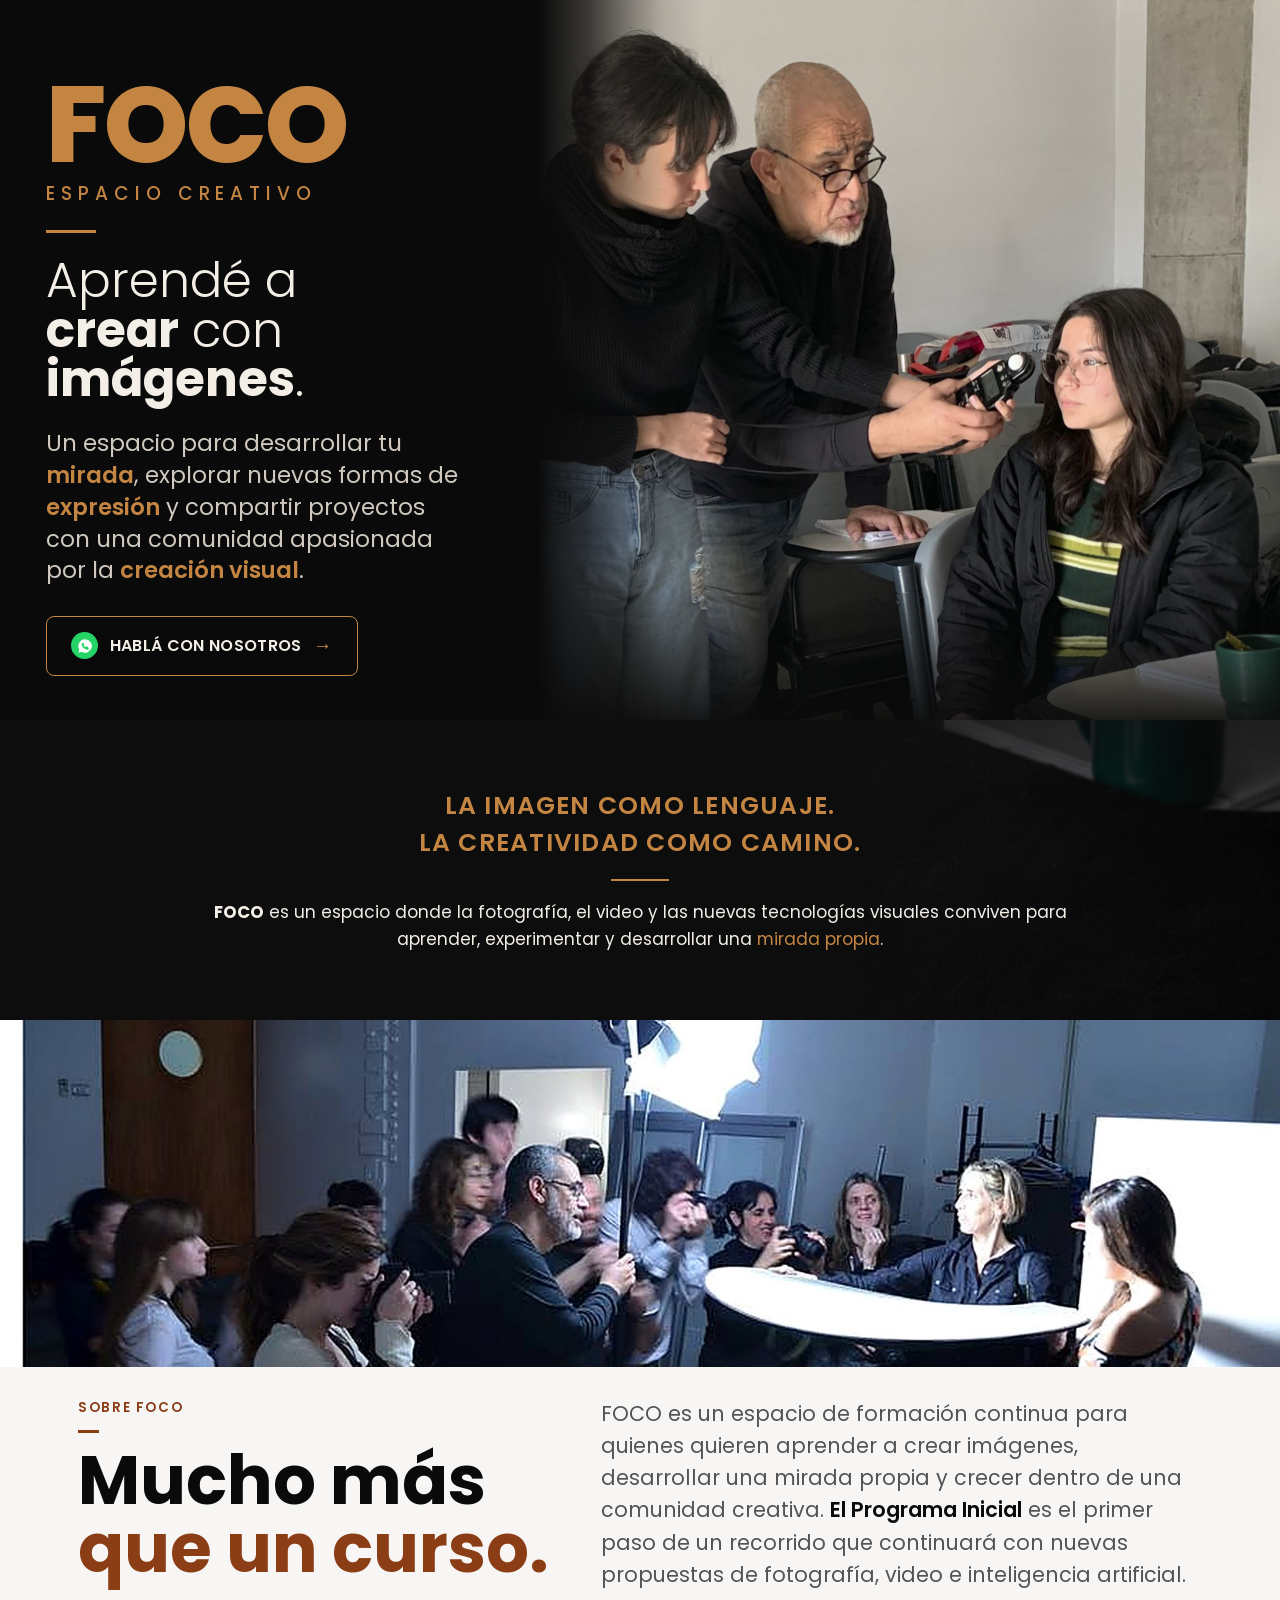
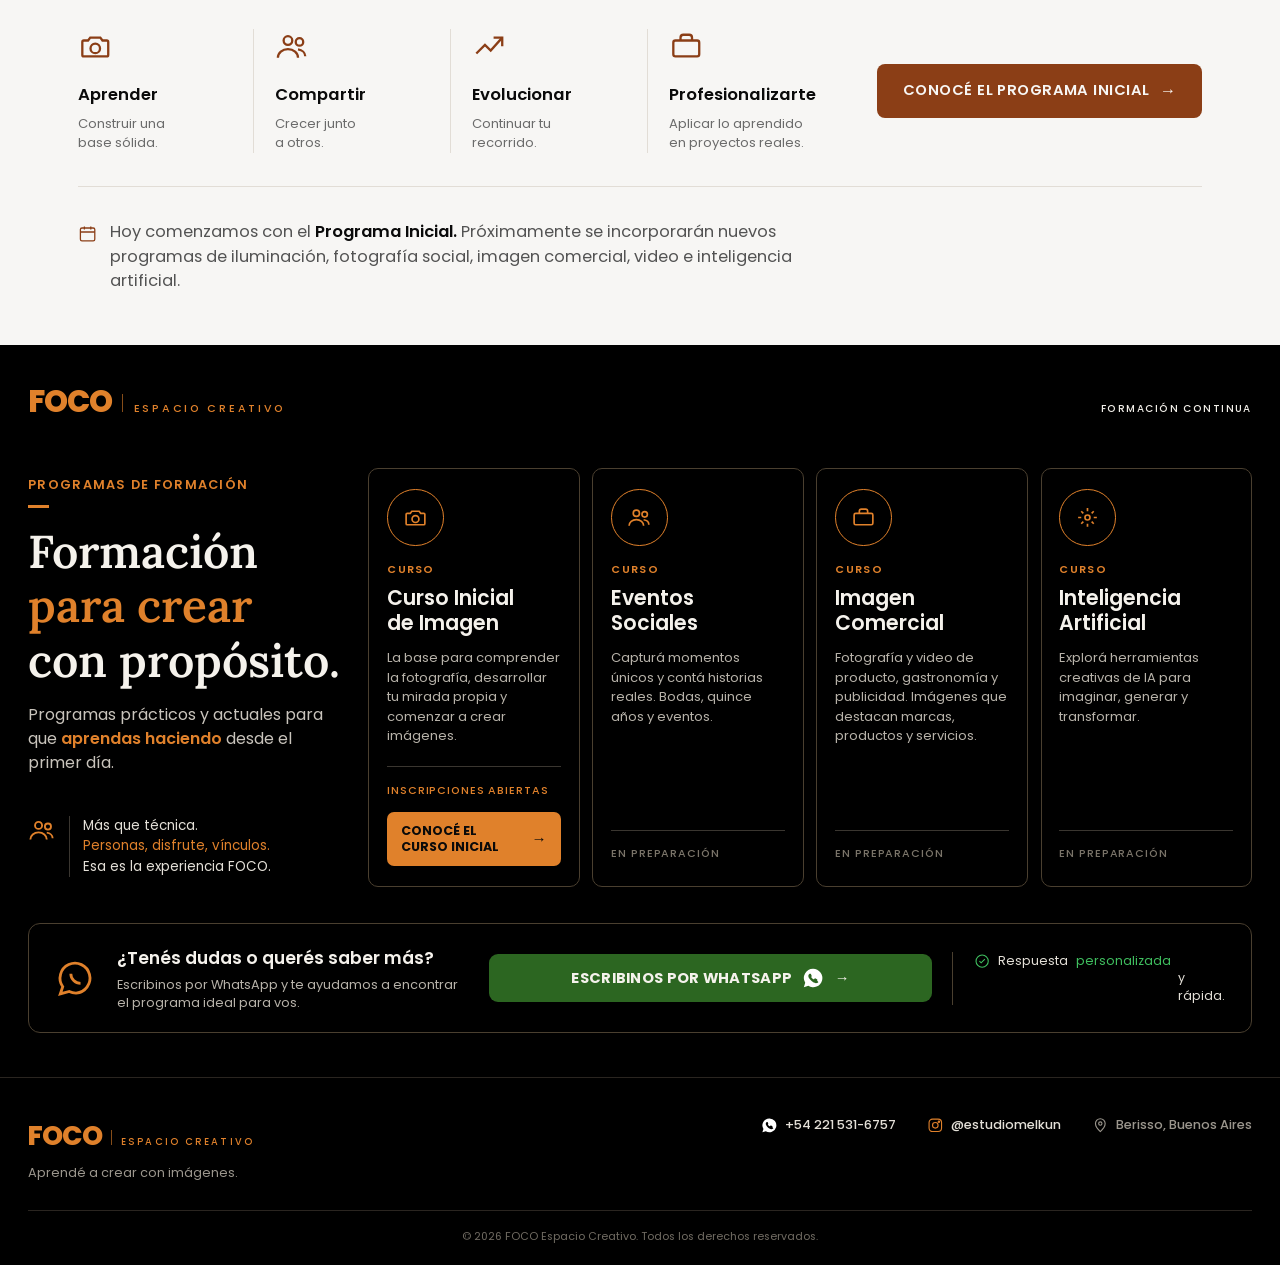
==== web_foco/index.html @ 86225b91 "Add files via upload" ====
<!doctype html>
<html lang="es">
<head>
<meta charset="utf-8">
<meta name="viewport" content="width=device-width, initial-scale=1">
<title>FOCO — Espacio Creativo | Cursos de fotografía en Berisso</title>
<meta name="description" content="FOCO es un espacio de formación continua en fotografía, video e IA en Berisso. Programa Inicial con inscripciones abiertas — empezá en agosto.">

<link rel="icon" type="image/png" sizes="32x32" href="assets/icons/favicon-32x32.png">
<link rel="icon" type="image/png" sizes="16x16" href="assets/icons/favicon-16x16.png">
<link rel="apple-touch-icon" sizes="180x180" href="assets/icons/apple-touch-icon.png">
<link rel="icon" href="favicon.ico">

<meta property="og:type" content="website">
<meta property="og:title" content="FOCO — Espacio Creativo">
<meta property="og:description" content="Aprendé a crear con imágenes. Programa Inicial con inscripciones abiertas — empezá en agosto, en Berisso.">
<meta property="og:image" content="assets/images/og-image.jpg">
<meta property="og:locale" content="es_AR">
<meta name="twitter:card" content="summary_large_image">

<link rel="preconnect" href="https://fonts.googleapis.com">
<link rel="preconnect" href="https://fonts.gstatic.com" crossorigin>
<link href="https://fonts.googleapis.com/css2?family=Poppins:ital,wght@0,300;0,400;0,500;0,600;0,700;0,800&family=Lora:ital,wght@0,500;0,600;0,700;1,500&display=swap" rel="stylesheet">
<link rel="stylesheet" href="style.css">
</head>
<body>
  <section class="hero">
    <div class="hero__text">
      <div class="logo-foco">FOCO</div>
      <div class="logo-sub">ESPACIO CREATIVO</div>
      <div class="divider"></div>
      <h1>Aprendé a<br><b>crear</b> con <b>imágenes</b>.</h1>
      <p class="lead">Un espacio para desarrollar tu <b>mirada</b>, explorar nuevas formas de <b>expresión</b> y compartir proyectos con una comunidad apasionada por la <b>creación visual</b>.</p>
      <a href="https://wa.me/542215316757?text=Hola%2C%20quiero%20m%C3%A1s%20informaci%C3%B3n%20de%20los%20cursos" target="_blank" rel="noopener" class="cta">
        <span class="wa-icon">
          <svg viewBox="0 0 24 24" fill="white"><path d="M12 2a10 10 0 00-8.5 15.2L2 22l4.9-1.5A10 10 0 1012 2zm5.8 14.2c-.2.6-1.3 1.2-1.8 1.3-.5.1-1 .2-3.3-.7-2.8-1.1-4.6-4-4.7-4.2-.1-.2-1.1-1.5-1.1-2.8 0-1.3.7-2 1-2.2.2-.3.5-.3.7-.3h.5c.2 0 .4 0 .6.4.2.5.7 1.8.8 1.9.1.2.1.3 0 .5-.1.2-.2.3-.3.5-.2.2-.3.3-.1.6.7 1.1 1.4 1.7 2.4 2.2.2.1.3.1.5-.1.2-.2.6-.7.8-.9.2-.2.3-.2.6-.1.2.1 1.5.7 1.8.9.2.1.4.2.4.4.1.2.1.7-.1 1.3z"/></svg>
        </span>
        HABLÁ CON NOSOTROS <span class="arrow">→</span>
      </a>
    </div>
    <div class="hero__photo"></div>
    <div class="hero__seam"></div>
  </section>

  <section class="quote">
    <div class="quote__corner"></div>
    <div class="quote__fade"></div>
    <div class="quote__inner">
      <h2>LA IMAGEN COMO LENGUAJE.<br>LA CREATIVIDAD COMO CAMINO.</h2>
      <div class="rule"></div>
      <p><b>FOCO</b> es un espacio donde la fotografía, el video y las nuevas tecnologías visuales conviven para aprender, experimentar y desarrollar una <span class="accent">mirada propia</span>.</p>
    </div>
  </section>

  <section class="about">
    <div class="about__photo"></div>
    <div class="about__content">
      <div class="about__top">
        <div class="about__headline">
          <div class="about__label">SOBRE FOCO</div>
          <div class="about__rule"></div>
          <h2>Mucho más<br><span>que un curso.</span></h2>
        </div>
        <p class="about__lead">FOCO es un espacio de formación continua para quienes quieren aprender a crear imágenes, desarrollar una mirada propia y crecer dentro de una comunidad creativa. <b>El Programa Inicial</b> es el primer paso de un recorrido que continuará con nuevas propuestas de fotografía, video e inteligencia artificial.</p>
      </div>

      <div class="about__row">
        <div class="about__icons">
          <div class="about__icon">
            <svg viewBox="0 0 24 24" fill="none" stroke="currentColor" stroke-width="1.6"><path d="M4 8h3l1.5-2h7L17 8h3a1 1 0 011 1v9a1 1 0 01-1 1H4a1 1 0 01-1-1V9a1 1 0 011-1z"/><circle cx="12" cy="13.5" r="3.3"/></svg>
            <h3>Aprender</h3>
            <p>Construir una<br>base sólida.</p>
          </div>
          <div class="about__icon">
            <svg viewBox="0 0 24 24" fill="none" stroke="currentColor" stroke-width="1.6"><circle cx="9" cy="8" r="3"/><path d="M2 20c0-3.3 3.1-6 7-6s7 2.7 7 6"/><circle cx="17" cy="9" r="2.6"/><path d="M16 14.2c2.9.4 5 2.4 5 4.8"/></svg>
            <h3>Compartir</h3>
            <p>Crecer junto<br>a otros.</p>
          </div>
          <div class="about__icon">
            <svg viewBox="0 0 24 24" fill="none" stroke="currentColor" stroke-width="1.6"><path d="M3 17l6-6 4 4 8-9"/><path d="M15 6h6v6"/></svg>
            <h3>Evolucionar</h3>
            <p>Continuar tu<br>recorrido.</p>
          </div>
          <div class="about__icon">
            <svg viewBox="0 0 24 24" fill="none" stroke="currentColor" stroke-width="1.6"><rect x="3" y="8" width="18" height="11" rx="1.5"/><path d="M8 8V6a2 2 0 012-2h4a2 2 0 012 2v2"/></svg>
            <h3>Profesionalizarte</h3>
            <p>Aplicar lo aprendido<br>en proyectos reales.</p>
          </div>
        </div>
        <a href="curso_inicial.html" class="about__cta">CONOCÉ EL PROGRAMA INICIAL <span class="arrow">→</span></a>
      </div>

      <div class="about__divider"></div>

      <div class="about__footnote">
        <svg viewBox="0 0 24 24" fill="none" stroke="currentColor" stroke-width="1.6"><rect x="3" y="5" width="18" height="16" rx="2"/><path d="M3 10h18M8 3v4M16 3v4"/></svg>
        <p>Hoy comenzamos con el <b>Programa Inicial.</b> Próximamente se incorporarán nuevos programas de iluminación, fotografía social, imagen comercial, video e inteligencia artificial.</p>
      </div>
    </div>
  </section>

  <section class="programs">
    <div class="programs__topbar">
      <div class="programs__logo">
        <span class="programs__logo-foco">FOCO</span>
        <span class="programs__logo-sep"></span>
        <span class="programs__logo-sub">ESPACIO CREATIVO</span>
      </div>
      <div class="programs__badge">FORMACIÓN CONTINUA</div>
    </div>

    <div class="programs__body">
      <div class="programs__intro">
        <div class="programs__label">PROGRAMAS DE FORMACIÓN</div>
        <div class="programs__rule"></div>
        <h2>Formación<br><span>para crear</span><br>con propósito.</h2>
        <p class="programs__lead">Programas prácticos y actuales para que <b>aprendas haciendo</b> desde el primer día.</p>
        <div class="programs__note">
          <svg viewBox="0 0 24 24" fill="none" stroke="currentColor" stroke-width="1.6"><circle cx="9" cy="8" r="3"/><path d="M2 20c0-3.3 3.1-6 7-6s7 2.7 7 6"/><circle cx="17" cy="9" r="2.6"/><path d="M16 14.2c2.9.4 5 2.4 5 4.8"/></svg>
          <div class="programs__note-rule"></div>
          <p>Más que técnica.<br><span class="accent">Personas, disfrute, vínculos.</span><br>Esa es la experiencia FOCO.</p>
        </div>
      </div>

      <div class="programs__cards">
        <a href="curso_inicial.html" class="card card--active">
          <div class="card__icon">
            <svg viewBox="0 0 24 24" fill="none" stroke="currentColor" stroke-width="1.6"><path d="M4 8h3l1.5-2h7L17 8h3a1 1 0 011 1v9a1 1 0 01-1 1H4a1 1 0 01-1-1V9a1 1 0 011-1z"/><circle cx="12" cy="13.5" r="3.3"/></svg>
          </div>
          <div class="card__tag">CURSO</div>
          <h3>Curso Inicial<br>de Imagen</h3>
          <p class="card__desc">La base para comprender la fotografía, desarrollar tu mirada propia y comenzar a crear imágenes.</p>
          <div class="card__divider"></div>
          <div class="card__status card__status--active">INSCRIPCIONES ABIERTAS</div>
          <div class="card__cta">CONOCÉ EL<br>CURSO INICIAL <span class="arrow">→</span></div>
        </a>

        <a href="eventos_sociales.html" class="card">
          <div class="card__icon">
            <svg viewBox="0 0 24 24" fill="none" stroke="currentColor" stroke-width="1.6"><circle cx="9" cy="8" r="3"/><path d="M2 20c0-3.3 3.1-6 7-6s7 2.7 7 6"/><circle cx="17" cy="9" r="2.6"/><path d="M16 14.2c2.9.4 5 2.4 5 4.8"/></svg>
          </div>
          <div class="card__tag">CURSO</div>
          <h3>Eventos<br>Sociales</h3>
          <p class="card__desc">Capturá momentos únicos y contá historias reales. Bodas, quince años y eventos.</p>
          <div class="card__divider"></div>
          <div class="card__status">EN PREPARACIÓN</div>
        </a>

        <a href="imagen_comercial.html" class="card">
          <div class="card__icon">
            <svg viewBox="0 0 24 24" fill="none" stroke="currentColor" stroke-width="1.6"><rect x="3" y="8" width="18" height="11" rx="1.5"/><path d="M8 8V6a2 2 0 012-2h4a2 2 0 012 2v2"/></svg>
          </div>
          <div class="card__tag">CURSO</div>
          <h3>Imagen<br>Comercial</h3>
          <p class="card__desc">Fotografía y video de producto, gastronomía y publicidad. Imágenes que destacan marcas, productos y servicios.</p>
          <div class="card__divider"></div>
          <div class="card__status">EN PREPARACIÓN</div>
        </a>

        <a href="inteligencia_artificial.html" class="card">
          <div class="card__icon">
            <svg viewBox="0 0 24 24" fill="none" stroke="currentColor" stroke-width="1.6"><circle cx="12" cy="12" r="2.4"/><path d="M12 3v3M12 18v3M3 12h3M18 12h3M6 6l2 2M16 16l2 2M6 18l2-2M16 8l2-2"/></svg>
          </div>
          <div class="card__tag">CURSO</div>
          <h3>Inteligencia<br>Artificial</h3>
          <p class="card__desc">Explorá herramientas creativas de IA para imaginar, generar y transformar.</p>
          <div class="card__divider"></div>
          <div class="card__status">EN PREPARACIÓN</div>
        </a>
      </div>
    </div>

    <a href="https://wa.me/542215316757?text=Hola%2C%20quiero%20m%C3%A1s%20informaci%C3%B3n%20de%20los%20cursos" target="_blank" rel="noopener" class="programs__whatsapp">
      <svg class="wa-bubble" viewBox="0 0 24 24" fill="none" stroke="currentColor" stroke-width="1.6"><path d="M3 21l1.4-4.1A8.5 8.5 0 1112 20.5a8.4 8.4 0 01-3.9-.9z"/><path d="M9 9.5c0 3 2.5 5.5 5.5 5.5"/></svg>
      <div class="programs__whatsapp-text">
        <p class="q">¿Tenés dudas o querés saber más?</p>
        <p class="a">Escribinos por WhatsApp y te ayudamos a encontrar el programa ideal para vos.</p>
      </div>
      <span class="programs__whatsapp-btn">
        ESCRIBINOS POR WHATSAPP
        <svg viewBox="0 0 24 24" fill="white"><path d="M12 2a10 10 0 00-8.5 15.2L2 22l4.9-1.5A10 10 0 1012 2zm5.8 14.2c-.2.6-1.3 1.2-1.8 1.3-.5.1-1 .2-3.3-.7-2.8-1.1-4.6-4-4.7-4.2-.1-.2-1.1-1.5-1.1-2.8 0-1.3.7-2 1-2.2.2-.3.5-.3.7-.3h.5c.2 0 .4 0 .6.4.2.5.7 1.8.8 1.9.1.2.1.3 0 .5-.1.2-.2.3-.3.5-.2.2-.3.3-.1.6.7 1.1 1.4 1.7 2.4 2.2.2.1.3.1.5-.1.2-.2.6-.7.8-.9.2-.2.3-.2.6-.1.2.1 1.5.7 1.8.9.2.1.4.2.4.4.1.2.1.7-.1 1.3z"/></svg>
        <span class="arrow">→</span>
      </span>
      <div class="programs__whatsapp-note">
        <svg viewBox="0 0 24 24" fill="none" stroke="currentColor" stroke-width="1.6"><circle cx="12" cy="12" r="9"/><path d="M8 12l2.5 2.5L16 9"/></svg>
        Respuesta <span class="accent">personalizada</span><br>y rápida.
      </div>
    </a>
  </section>

  <footer class="site-footer">
    <div class="site-footer__top">
      <div class="site-footer__brand">
        <div class="site-footer__logo">
          <span class="site-footer__logo-foco">FOCO</span>
          <span class="site-footer__logo-sep"></span>
          <span class="site-footer__logo-sub">ESPACIO CREATIVO</span>
        </div>
        <p class="site-footer__tagline">Aprendé a crear con imágenes.</p>
      </div>

      <div class="site-footer__contact">
        <a href="https://wa.me/542215316757?text=Hola%2C%20quiero%20m%C3%A1s%20informaci%C3%B3n%20de%20los%20cursos" target="_blank" rel="noopener" class="site-footer__link">
          <svg viewBox="0 0 24 24" fill="white"><path d="M12 2a10 10 0 00-8.5 15.2L2 22l4.9-1.5A10 10 0 1012 2zm5.8 14.2c-.2.6-1.3 1.2-1.8 1.3-.5.1-1 .2-3.3-.7-2.8-1.1-4.6-4-4.7-4.2-.1-.2-1.1-1.5-1.1-2.8 0-1.3.7-2 1-2.2.2-.3.5-.3.7-.3h.5c.2 0 .4 0 .6.4.2.5.7 1.8.8 1.9.1.2.1.3 0 .5-.1.2-.2.3-.3.5-.2.2-.3.3-.1.6.7 1.1 1.4 1.7 2.4 2.2.2.1.3.1.5-.1.2-.2.6-.7.8-.9.2-.2.3-.2.6-.1.2.1 1.5.7 1.8.9.2.1.4.2.4.4.1.2.1.7-.1 1.3z"/></svg>
          +54 221 531-6757
        </a>
        <a href="https://instagram.com/estudiomelkun" target="_blank" rel="noopener" class="site-footer__link">
          <svg viewBox="0 0 24 24" fill="none" stroke="currentColor" stroke-width="1.6"><rect x="3" y="3" width="18" height="18" rx="5"/><circle cx="12" cy="12" r="4"/><circle cx="17.2" cy="6.8" r="1"/></svg>
          @estudiomelkun
        </a>
        <div class="site-footer__link site-footer__link--static">
          <svg viewBox="0 0 24 24" fill="none" stroke="currentColor" stroke-width="1.6"><path d="M12 21s7-6.1 7-11.5A7 7 0 105 9.5C5 14.9 12 21 12 21z"/><circle cx="12" cy="9.5" r="2.4"/></svg>
          Berisso, Buenos Aires
        </div>
      </div>
    </div>

    <div class="site-footer__rule"></div>

    <div class="site-footer__bottom">
      <p>© 2026 FOCO Espacio Creativo. Todos los derechos reservados.</p>
    </div>
  </footer>

  <script src="script.js"></script>
</body>
</html>
---- web_foco/style.css ----
:root{
  --orange:#C48543;
  --cream:#F3EFE7;
  --dark:#0a0a0a;
  --body:#cfc9c0;
}

*{ box-sizing:border-box; margin:0; padding:0; }

body{
  font-family:'Poppins', sans-serif;
  background:var(--dark);
}

/* ---------- HERO ---------- */

.hero{
  position:relative;
  width:100%;
  aspect-ratio: 1920 / 1080;
  display:flex;
  background:var(--dark);
}

.hero__text{
  position:relative;
  z-index:2;
  width:42%;
  flex-shrink:0;
  padding: 6.2vw 3vw 0 3.6vw;
  display:flex;
  flex-direction:column;
}

.hero__photo{
  position:relative;
  flex:1;
  background-image:url('assets/images/hero.jpg');
  background-size:cover;
  background-position: 62% 22%;
}

.hero__photo::after{
  content:'';
  position:absolute;
  left:0; right:0; bottom:0;
  height:22%;
  background:linear-gradient(to bottom, rgba(10,10,10,0) 0%, rgba(10,10,10,0.9) 100%);
}

.hero__seam{
  position:absolute;
  top:0; bottom:0;
  left:42%;
  width:13vw;
  background:linear-gradient(to right,
    rgba(10,10,10,1) 0%,
    rgba(10,10,10,0.75) 30%,
    rgba(10,10,10,0.4) 55%,
    rgba(10,10,10,0.12) 75%,
    rgba(10,10,10,0) 100%);
  z-index:2;
}

.logo-foco{
  font-weight:800;
  font-size:clamp(40px, 8.4vw, 129px);
  line-height:0.85;
  color:var(--orange);
  letter-spacing:-2px;
}

.logo-sub{
  font-weight:500;
  font-size:clamp(10px, 1.45vw, 22px);
  letter-spacing:0.32em;
  color:var(--orange);
  margin-top:0.5em;
}

.divider{
  width:3.9vw;
  max-width:60px;
  height:3px;
  background:var(--orange);
  margin:1.8vw 0;
}

h1{
  font-weight:300;
  font-size:clamp(24px, 3.8vw, 58px);
  line-height:1.02;
  color:var(--cream);
  margin-bottom:1.8vw;
}
h1 b{ font-weight:700; }

p.lead{
  font-weight:400;
  font-size:clamp(13px, 1.78vw, 27px);
  line-height:1.4;
  color:var(--body);
  max-width:30ch;
  margin-bottom:2.2vw;
}
p.lead b{ color:var(--orange); font-weight:600; }

.cta{
  display:inline-flex;
  align-items:center;
  gap:0.9vw;
  width:fit-content;
  border:1.5px solid var(--orange);
  border-radius:8px;
  padding:1.15vw 1.9vw;
  font-weight:600;
  font-size:clamp(11px, 1.25vw, 19px);
  letter-spacing:0.02em;
  color:var(--cream);
  text-decoration:none;
  background:rgba(0,0,0,0.15);
  transition: background 0.2s ease;
}
.cta:hover{ background:rgba(196,133,67,0.15); }

.cta .wa-icon{
  width:2.1vw; height:2.1vw;
  min-width:22px; min-height:22px;
  border-radius:50%;
  background:#25D366;
  display:flex; align-items:center; justify-content:center;
  flex-shrink:0;
}
.cta .wa-icon svg{ width:60%; height:60%; }
.cta .arrow{ color:var(--orange); font-size:1.2em; }

/* ---------- QUOTE / ABOUT STRIP ---------- */

.quote{
  position:relative;
  background:#0d0d0e;
  padding:5.2vw 4vw;
  text-align:center;
  overflow:hidden;
}

.quote__corner{
  position:absolute;
  right:0; bottom:0;
  width:min(420px, 34vw);
  height:100%;
  background-image:url('assets/images/quote-corner.jpg');
  background-size:cover;
  background-position:left center;
  opacity:0.9;
}

.quote__corner::before{
  content:'';
  position:absolute; inset:0;
  background:linear-gradient(to bottom, rgba(13,13,14,0.55) 0%, rgba(13,13,14,0) 30%);
}

.quote__fade{
  position:absolute; inset:0;
  background:linear-gradient(to right,
    rgba(13,13,14,1) 0%,
    rgba(13,13,14,0.95) 45%,
    rgba(13,13,14,0.75) 62%,
    rgba(13,13,14,0.35) 78%,
    rgba(13,13,14,0) 100%);
}

.quote__inner{
  position:relative;
  z-index:2;
  max-width:900px;
  margin:0 auto;
}

.quote h2{
  font-weight:600;
  font-size:clamp(15px, 1.95vw, 30px);
  letter-spacing:0.05em;
  color:var(--orange);
  line-height:1.5;
}

.quote .rule{
  width:4.6vw;
  max-width:70px;
  height:2px;
  background:var(--orange);
  margin:1.4vw auto;
}

.quote p{
  font-weight:400;
  font-size:clamp(12px, 1.32vw, 20px);
  line-height:1.6;
  color:var(--cream);
}
.quote p b{ font-weight:700; }
.quote p .accent{ color:var(--orange); }

/* ---------- MOBILE ---------- */

@media (max-width:820px){
  .hero{ aspect-ratio:auto; flex-direction:column; }
  .hero__text{ width:100%; order:2; padding:32px 24px 40px; }
  .hero__photo{ order:1; width:100%; aspect-ratio:4/3; background-position:50% 20%; }
  .hero__seam{ display:none; }
  .quote__corner{ display:none; }
}

/* ---------- SOBRE FOCO ---------- */

.about{
  background:#F7F6F4;
}

.about__photo{
  width:100%;
  aspect-ratio: 1536 / 417;
  background-image:url('assets/images/s2.jpg');
  background-size:cover;
  background-position:center;
}

.about__content{
  padding: 2.4vw 6.1vw 4vw;
}

.about__top{
  display:flex;
  gap:4vw;
  margin-bottom: 3vw;
}

.about__headline{
  flex:0 0 42%;
}

.about__label{
  font-family:'Poppins', sans-serif;
  font-weight:600;
  font-size:clamp(11px, 1.05vw, 16px);
  letter-spacing:0.12em;
  color:#8B3E16;
  margin-bottom:0.9em;
}

.about__rule{
  width:1.6vw;
  max-width:24px;
  height:3px;
  background:#8B3E16;
  margin-bottom:1.1vw;
}

.about__headline h2{
  font-family:'Poppins', sans-serif;
  font-weight:700;
  font-size:clamp(32px, 5.3vw, 81px);
  line-height:1.0;
  color:#0a0a0a;
}
.about__headline h2 span{ color:#8B3E16; }

.about__lead{
  flex:1;
  font-family:'Poppins', sans-serif;
  font-weight:400;
  font-size:clamp(14px, 1.62vw, 25px);
  line-height:1.55;
  color:#535353;
  align-self:center;
}
.about__lead b{ color:#0a0a0a; font-weight:600; }

.about__row{
  display:flex;
  align-items:center;
  gap:2.6vw;
  margin-bottom:2.6vw;
}

.about__icons{
  display:flex;
  flex:1;
}

.about__icon{
  flex:1;
  padding: 0 1.6vw;
  border-right:1px solid #e2ddd6;
}
.about__icon:first-child{ padding-left:0; }
.about__icon:last-child{ border-right:none; }

.about__icon svg{
  width:clamp(24px, 2.7vw, 41px);
  height:clamp(24px, 2.7vw, 41px);
  color:#8B3E16;
  margin-bottom:0.9vw;
}

.about__icon h3{
  font-family:'Poppins', sans-serif;
  font-weight:600;
  font-size:clamp(13px, 1.3vw, 20px);
  color:#0a0a0a;
  margin-bottom:0.5vw;
}

.about__icon p{
  font-family:'Poppins', sans-serif;
  font-weight:400;
  font-size:clamp(10px, 1.02vw, 15.5px);
  line-height:1.5;
  color:#6b6b6b;
}

.about__cta{
  flex-shrink:0;
  display:inline-flex;
  align-items:center;
  gap:0.8vw;
  background:#8B3E16;
  color:#F7F6F4;
  font-family:'Poppins', sans-serif;
  font-weight:600;
  font-size:clamp(11px, 1.15vw, 17px);
  letter-spacing:0.03em;
  text-decoration:none;
  padding:1.15vw 2vw;
  border-radius:8px;
  white-space:nowrap;
}
.about__cta .arrow{ font-size:1.1em; }

.about__divider{
  height:1px;
  background:#e2ddd6;
  margin-bottom:2.6vw;
}

.about__footnote{
  display:flex;
  align-items:flex-start;
  gap:1vw;
}
.about__footnote svg{
  width:clamp(16px,1.5vw,22px);
  height:clamp(16px,1.5vw,22px);
  color:#8B3E16;
  flex-shrink:0;
  margin-top:0.3vw;
}
.about__footnote p{
  font-family:'Poppins', sans-serif;
  font-size:clamp(12px, 1.28vw, 19.5px);
  line-height:1.5;
  color:#535353;
  max-width:62ch;
}
.about__footnote p b{ color:#0a0a0a; font-weight:600; }

@media (max-width:820px){
  .about__top{ flex-direction:column; gap:20px; }
  .about__headline{ flex:none; }
  .about__row{ flex-direction:column; align-items:stretch; gap:24px; }
  .about__icons{ flex-wrap:wrap; }
  .about__icon{
    flex:0 0 50%;
    border-right:none;
    border-bottom:1px solid #e2ddd6;
    padding:16px 12px 20px 0;
  }
  .about__icon:nth-child(2n){ padding-left:16px; }
  .about__cta{ justify-content:center; }
}

/* ---------- PROGRAMAS DE FORMACIÓN ---------- */

.programs{
  background:#000;
  padding: 2.6vw 2.2vw 3.4vw;
}

.programs__topbar{
  display:flex;
  justify-content:space-between;
  align-items:baseline;
  margin-bottom:3.4vw;
}

.programs__logo{ display:flex; align-items:baseline; gap:0.8vw; }
.programs__logo-foco{
  font-family:'Poppins', sans-serif; font-weight:800;
  font-size:clamp(20px,2.4vw,37px); color:#E0812B; letter-spacing:-1px;
}
.programs__logo-sep{ width:1px; height:1.4vw; min-height:16px; background:#E0812B; opacity:0.6; }
.programs__logo-sub{
  font-family:'Poppins', sans-serif; font-weight:500;
  font-size:clamp(9px,0.85vw,13px); letter-spacing:0.25em; color:#E0812B;
}
.programs__badge{
  font-family:'Poppins', sans-serif; font-weight:500;
  font-size:clamp(9px,0.8vw,12.5px); letter-spacing:0.14em; color:#f0ede7;
}

.programs__body{
  display:flex;
  gap:2.2vw;
  align-items:stretch;
}

.programs__intro{
  flex:0 0 25.5%;
  padding-top:0.6vw;
}
.programs__label{
  font-family:'Poppins', sans-serif; font-weight:600;
  font-size:clamp(11px,1vw,15px); letter-spacing:0.1em; color:#E0812B;
  margin-bottom:0.9em;
}
.programs__rule{ width:1.6vw; max-width:24px; height:3px; background:#E0812B; margin-bottom:1.3vw; }

.programs__intro h2{
  font-family:'Lora', serif;
  font-weight:600;
  font-size:clamp(28px,3.6vw,48px);
  line-height:1.18;
  color:#f5f2ec;
  margin-bottom:1.2vw;
}
.programs__intro h2 span{ color:#E0812B; }

.programs__lead{
  font-family:'Poppins', sans-serif;
  font-size:clamp(13px,1.25vw,18px);
  line-height:1.5;
  color:#c9c4bc;
  margin-bottom:1.8vw;
}
.programs__lead b{ color:#E0812B; font-weight:600; }

.programs__note{
  display:flex;
  align-items:flex-start;
  gap:1vw;
  padding-top:1.4vw;
}
.programs__note svg{ width:2.2vw; height:2.2vw; min-width:26px; min-height:26px; color:#E0812B; flex-shrink:0; }
.programs__note-rule{ width:1px; align-self:stretch; background:#3a3630; flex-shrink:0; }
.programs__note p{
  font-family:'Poppins', sans-serif;
  font-size:clamp(11.5px,1.05vw,15.5px);
  line-height:1.5;
  color:#e4e0d8;
}
.programs__note .accent{ color:#E0812B; }

.programs__cards{
  flex:1;
  display:grid;
  grid-template-columns:repeat(4, 1fr);
  gap:1vw;
}

.card{
  display:flex;
  flex-direction:column;
  border:1px solid #4a3f2f;
  border-radius:10px;
  padding:1.6vw 1.4vw;
  text-decoration:none;
  transition: border-color 0.25s ease, transform 0.25s ease, box-shadow 0.25s ease, background 0.25s ease;
}
.card:hover{
  border-color:#E0812B;
  transform: translateY(-6px);
  box-shadow: 0 14px 30px rgba(224,129,43,0.18);
  background: rgba(224,129,43,0.05);
}

.card__icon{
  width:clamp(44px,4.4vw,68px);
  height:clamp(44px,4.4vw,68px);
  border:1.5px solid #E0812B;
  border-radius:50%;
  display:flex; align-items:center; justify-content:center;
  margin-bottom:1.3vw;
  transition: background 0.25s ease, transform 0.25s ease;
}
.card__icon svg{ width:46%; height:46%; color:#E0812B; }
.card:hover .card__icon{ background:#E0812B; transform:scale(1.08); }
.card:hover .card__icon svg{ color:#0a0a0a; }

.card__tag{
  font-family:'Poppins', sans-serif; font-weight:600;
  font-size:clamp(10px,0.85vw,13px); letter-spacing:0.12em; color:#E0812B;
  margin-bottom:0.6vw;
}
.card h3{
  font-family:'Poppins', sans-serif; font-weight:600;
  font-size:clamp(16px,1.6vw,25px); line-height:1.2; color:#f5f2ec;
  margin-bottom:1vw;
}
.card__desc{
  font-family:'Poppins', sans-serif;
  font-size:clamp(11.5px,1.02vw,15px); line-height:1.5; color:#b7b2a9;
  margin-bottom:auto;
  padding-bottom:1.6vw;
}
.card__divider{ height:1px; background:#3a3630; margin-bottom:1.2vw; }
.card__status{
  font-family:'Poppins', sans-serif; font-weight:500;
  font-size:clamp(10px,0.85vw,13px); letter-spacing:0.08em; color:#7a7469;
}
.card__status--active{ color:#E0812B; }
.card__cta{
  margin-top:1vw;
  display:flex; align-items:center; justify-content:space-between;
  background:#E0812B;
  color:#0a0a0a;
  font-family:'Poppins', sans-serif; font-weight:700;
  font-size:clamp(11px,0.98vw,14.5px); line-height:1.3;
  padding:0.85vw 1.1vw;
  border-radius:7px;
  transition: background 0.25s ease, gap 0.25s ease;
}
.card:hover .card__cta{ background:#f3974a; gap:0.4em; }
.card__cta .arrow{ font-size:1.2em; transition: transform 0.25s ease; }
.card:hover .card__cta .arrow{ transform: translateX(4px); }

/* cards without active CTA get a little vertical breathing room at the bottom */
.card:not(.card--active){ padding-bottom:1.9vw; }

/* ---------- WHATSAPP STRIP ---------- */

.programs__whatsapp{
  display:flex;
  align-items:center;
  gap:1.6vw;
  margin-top:2.8vw;
  padding:1.6vw 2vw;
  border:1px solid #4a3f2f;
  border-radius:12px;
  text-decoration:none;
  transition: border-color 0.25s ease, background 0.25s ease;
}
.programs__whatsapp:hover{ border-color:#E0812B; background:rgba(224,129,43,0.04); }

.wa-bubble{ width:clamp(36px,3.3vw,52px); height:clamp(36px,3.3vw,52px); color:#E0812B; flex-shrink:0; }

.programs__whatsapp-text{ flex:0 0 30%; }
.programs__whatsapp-text .q{
  font-family:'Poppins', sans-serif; font-weight:600;
  font-size:clamp(14px,1.35vw,20px); color:#f5f2ec; margin-bottom:0.3em;
}
.programs__whatsapp-text .a{
  font-family:'Poppins', sans-serif;
  font-size:clamp(11.5px,1vw,14.5px); line-height:1.4; color:#b7b2a9;
}

.programs__whatsapp-btn{
  flex:1;
  display:flex; align-items:center; justify-content:center; gap:0.8vw;
  background:#2C6621;
  color:#f5f2ec;
  font-family:'Poppins', sans-serif; font-weight:700;
  font-size:clamp(12px,1.15vw,17px); letter-spacing:0.02em;
  padding:1vw 1.6vw;
  border-radius:9px;
  transition: background 0.25s ease, transform 0.25s ease;
}
.programs__whatsapp-btn svg{ width:1.5em; height:1.5em; }
.programs__whatsapp:hover .programs__whatsapp-btn{ background:#357a29; transform:scale(1.015); }

.programs__whatsapp-note{
  flex:0 0 16%;
  display:flex; align-items:flex-start; gap:0.6vw;
  font-family:'Poppins', sans-serif;
  font-size:clamp(11px,0.98vw,14.5px); line-height:1.4; color:#e4e0d8;
  border-left:1px solid #4a3f2f;
  padding-left:1.6vw;
}
.programs__whatsapp-note svg{ width:1.3em; height:1.3em; color:#3fbf5f; flex-shrink:0; margin-top:0.1em; }
.programs__whatsapp-note .accent{ color:#3fbf5f; }

@media (max-width:900px){
  .programs__body{ flex-direction:column; }
  .programs__intro{ flex:none; }
  .programs__cards{ grid-template-columns:repeat(2,1fr); }
  .programs__whatsapp{ flex-direction:column; align-items:flex-start; gap:16px; }
  .programs__whatsapp-text{ flex:none; }
  .programs__whatsapp-btn{ width:100%; }
  .programs__whatsapp-note{ border-left:none; padding-left:0; }
}

@media (max-width:560px){
  .programs__cards{ grid-template-columns:1fr; }
}

/* ---------- FOOTER ---------- */

.site-footer{
  background:#000;
  padding: 3vw 2.2vw 1.6vw;
  border-top:1px solid #2a2520;
}

.site-footer__top{
  display:flex;
  justify-content:space-between;
  align-items:flex-start;
  gap:2vw;
  flex-wrap:wrap;
  margin-bottom:2.2vw;
}

.site-footer__logo{ display:flex; align-items:baseline; gap:0.7vw; margin-bottom:0.6vw; }
.site-footer__logo-foco{
  font-family:'Poppins', sans-serif; font-weight:800;
  font-size:clamp(20px,2.1vw,32px); color:#E0812B; letter-spacing:-1px;
}
.site-footer__logo-sep{ width:1px; height:1.2vw; min-height:14px; background:#E0812B; opacity:0.6; }
.site-footer__logo-sub{
  font-family:'Poppins', sans-serif; font-weight:500;
  font-size:clamp(9px,0.75vw,11.5px); letter-spacing:0.22em; color:#E0812B;
}
.site-footer__tagline{
  font-family:'Poppins', sans-serif;
  font-size:clamp(12px,1vw,15px); color:#9b968d;
}

.site-footer__contact{
  display:flex;
  gap:2.4vw;
  flex-wrap:wrap;
}
.site-footer__link{
  display:flex; align-items:center; gap:0.6vw;
  font-family:'Poppins', sans-serif; font-weight:500;
  font-size:clamp(12px,1vw,15px);
  color:#e4e0d8;
  text-decoration:none;
  transition: color 0.2s ease;
}
.site-footer__link svg{ width:1.3em; height:1.3em; color:#E0812B; flex-shrink:0; }
a.site-footer__link:hover{ color:#E0812B; }
.site-footer__link--static{ color:#9b968d; }
.site-footer__link--static svg{ color:#9b968d; }

.site-footer__rule{ height:1px; background:#2a2520; margin-bottom:1.4vw; }

.site-footer__bottom p{
  font-family:'Poppins', sans-serif;
  font-size:clamp(10.5px,0.85vw,13px);
  color:#6f6a61;
  text-align:center;
}

@media (max-width:700px){
  .site-footer__top{ flex-direction:column; }
  .site-footer__contact{ flex-direction:column; gap:12px; }
}

/* ---------- PLACEHOLDER (cursos en preparación) ---------- */

.placeholder-page{
  min-height:100vh;
  background:#000;
  display:flex;
  flex-direction:column;
}
.placeholder-page__header{
  padding: 2vw 2.2vw;
}
.placeholder-page__logo{
  display:inline-flex; align-items:baseline; gap:0.6vw;
  text-decoration:none;
}
.placeholder-page__logo span:first-child{
  font-family:'Poppins',sans-serif; font-weight:800;
  font-size:clamp(20px,1.8vw,28px); color:#E0812B; letter-spacing:-1px;
}
.placeholder-page__logo span:last-child{
  font-family:'Poppins',sans-serif; font-weight:500;
  font-size:clamp(9px,0.7vw,11px); letter-spacing:0.22em; color:#9b968d;
}

.placeholder-page__main{
  flex:1;
  display:flex;
  align-items:center;
  justify-content:center;
  text-align:center;
  padding: 4vw 6vw;
}
.placeholder-page__inner{ max-width:640px; }

.placeholder-page__tag{
  font-family:'Poppins',sans-serif; font-weight:600;
  font-size:clamp(11px,1vw,15px); letter-spacing:0.14em; color:#E0812B;
  margin-bottom:1em;
}
.placeholder-page__inner h1{
  font-family:'Poppins',sans-serif; font-weight:700;
  font-size:clamp(32px,4.2vw,58px); line-height:1.1; color:#f5f2ec;
  margin-bottom:0.6em;
}
.placeholder-page__inner p.desc{
  font-family:'Poppins',sans-serif; font-size:clamp(14px,1.4vw,20px);
  line-height:1.5; color:#b7b2a9; margin-bottom:1.8em;
}
.placeholder-page__status{
  display:inline-block;
  font-family:'Poppins',sans-serif; font-weight:600;
  font-size:clamp(11px,1vw,14px); letter-spacing:0.1em; color:#7a7469;
  border:1px solid #4a3f2f; border-radius:20px;
  padding:0.5em 1.2em;
  margin-bottom:2em;
}
.placeholder-page__cta{
  display:inline-flex; align-items:center; gap:0.7vw;
  background:#2C6621; color:#f5f2ec; text-decoration:none;
  font-family:'Poppins',sans-serif; font-weight:700;
  font-size:clamp(13px,1.15vw,17px);
  padding:0.95vw 1.8vw; border-radius:9px;
  transition: background 0.25s ease, transform 0.25s ease;
}
.placeholder-page__cta svg{ width:1.4em; height:1.4em; }
.placeholder-page__cta:hover{ background:#357a29; transform:scale(1.02); }

.placeholder-page__back{
  display:block;
  margin-top:2.4em;
  font-family:'Poppins',sans-serif; font-size:clamp(12px,1vw,14.5px);
  color:#7a7469; text-decoration:none;
}
.placeholder-page__back:hover{ color:#E0812B; }
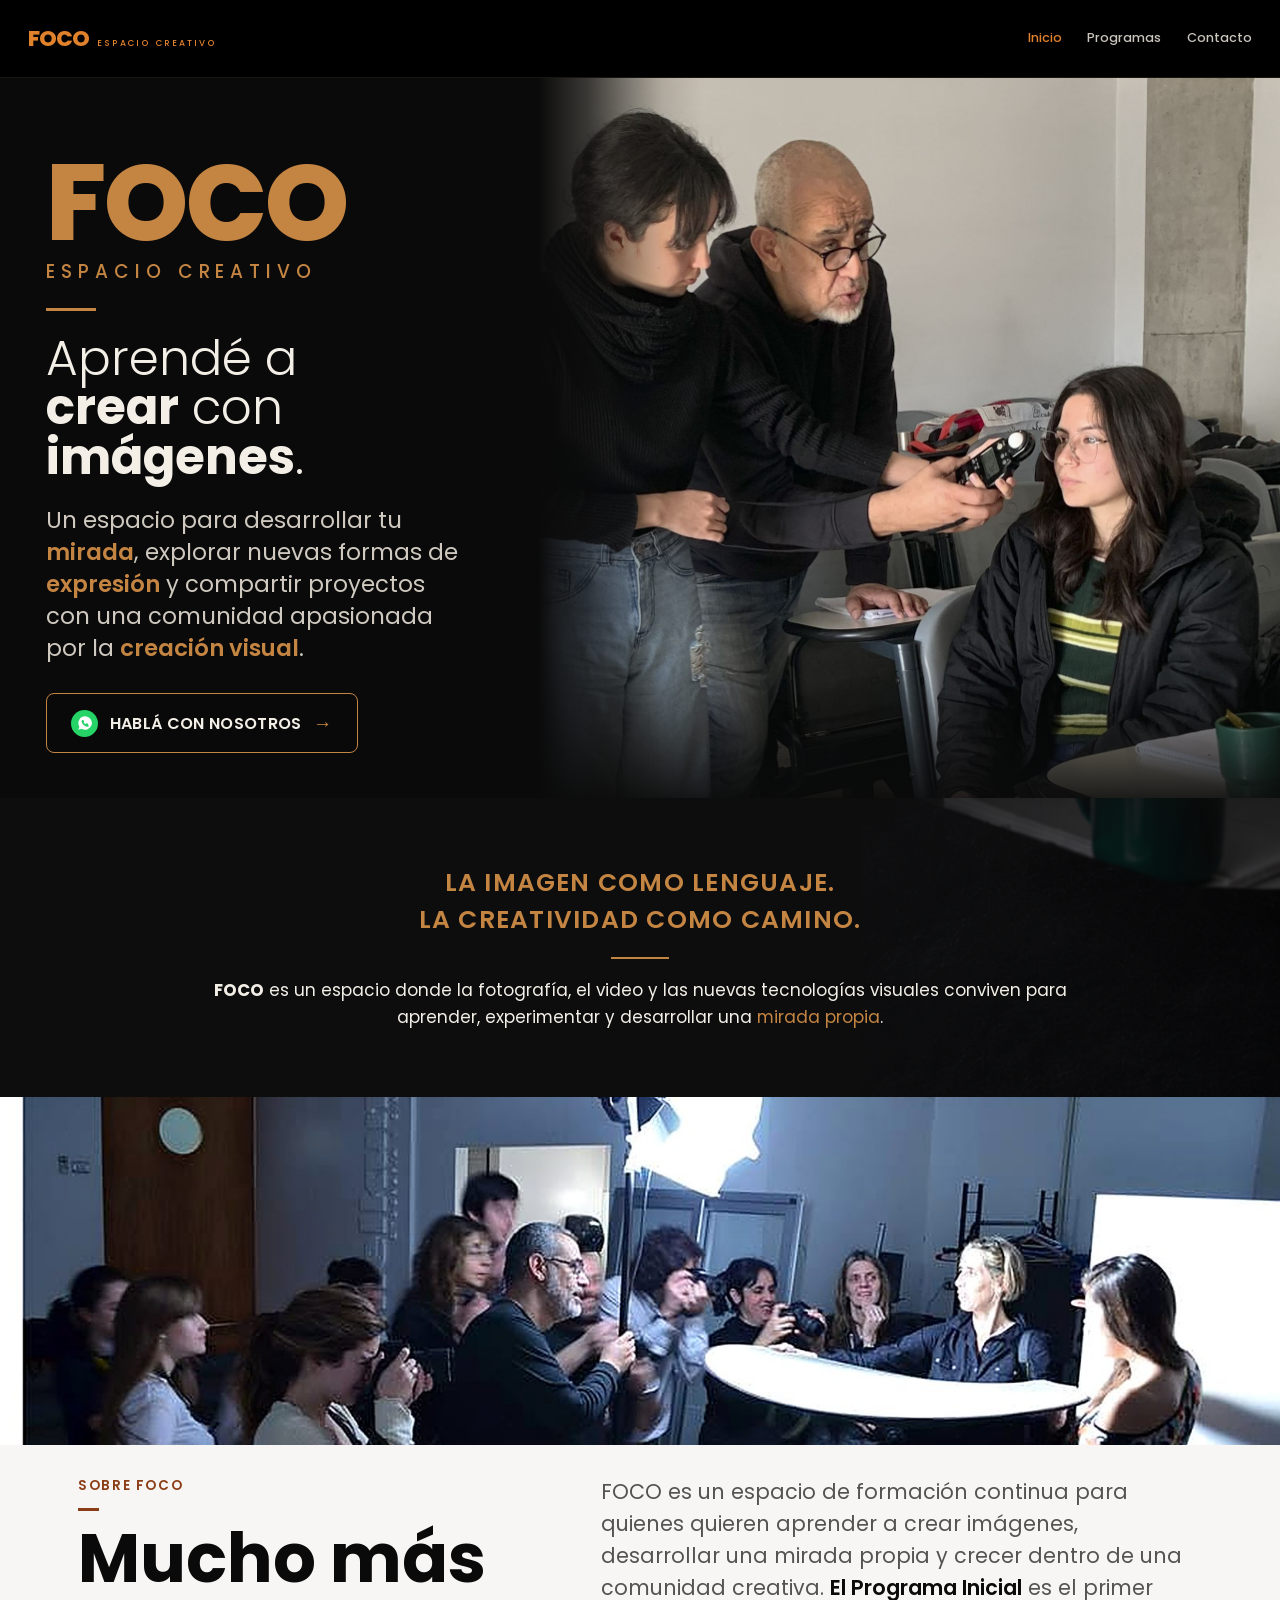
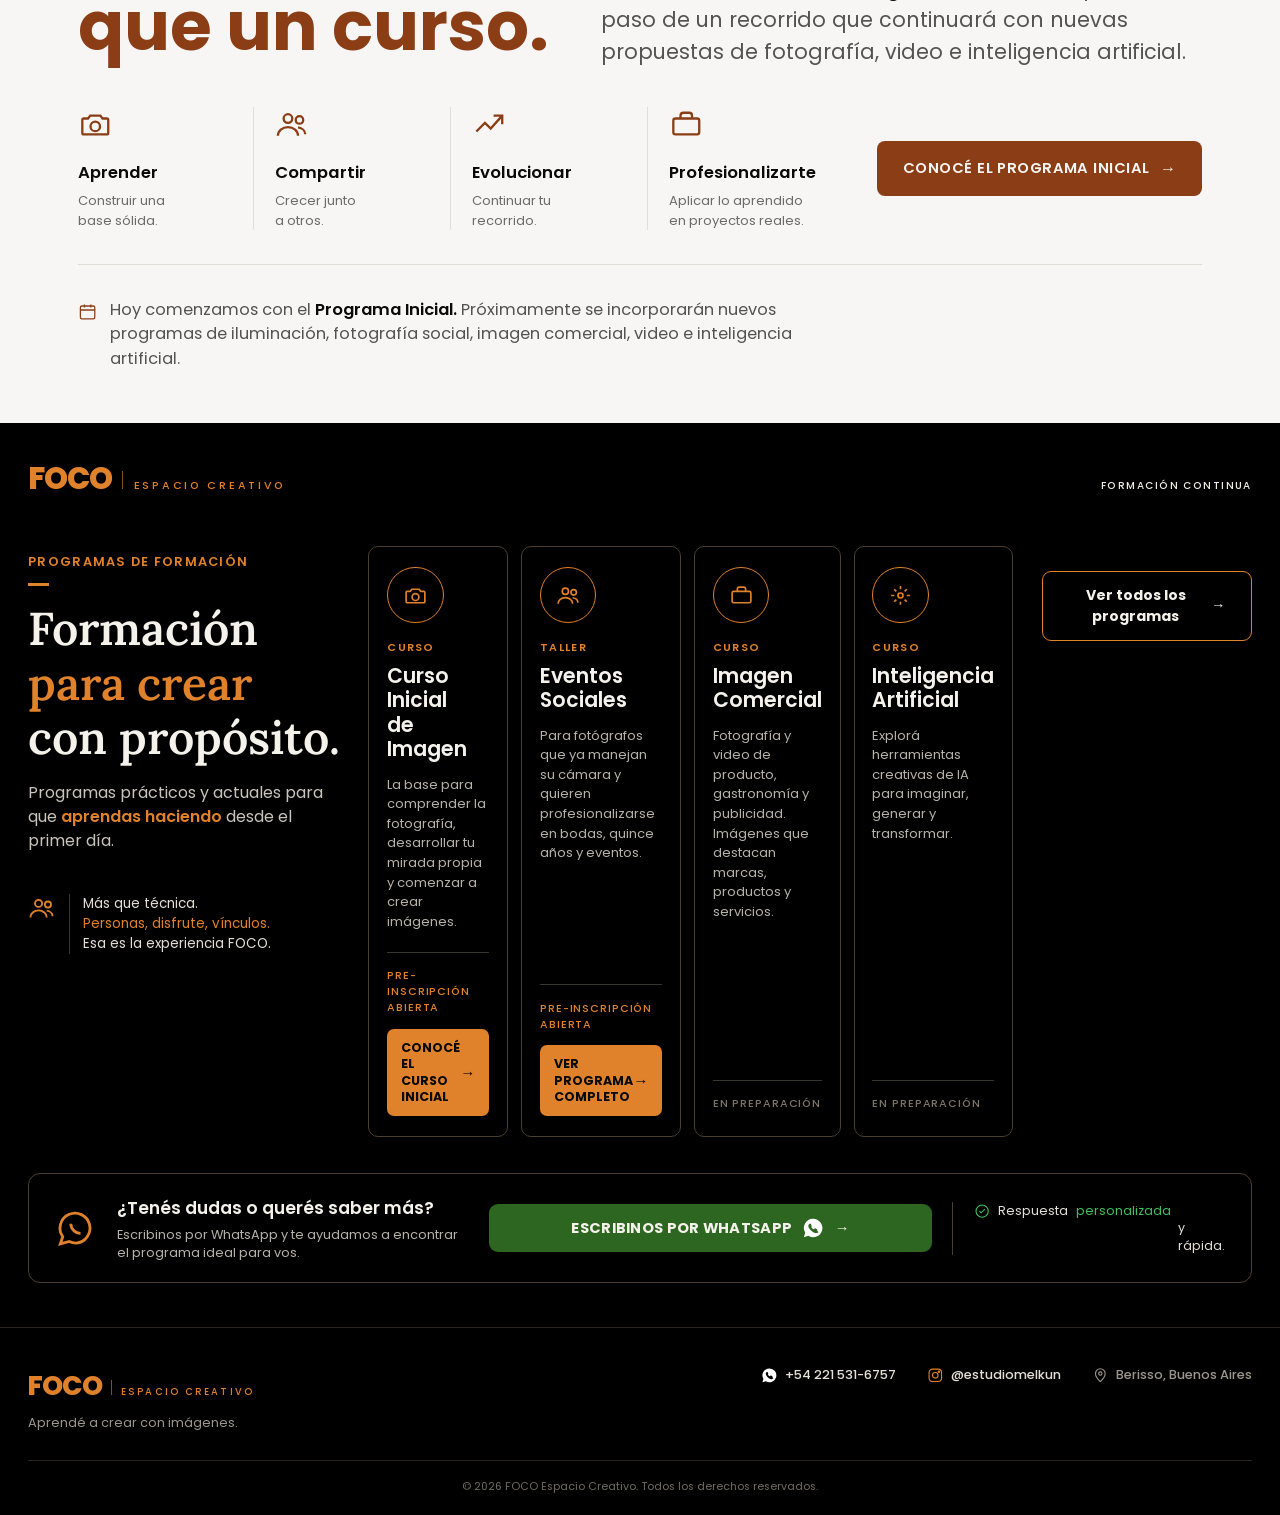
==== commit 9d422660: "rediseño sección testimonios" ====
--- a/web_foco/index.html
+++ b/web_foco/index.html
@@ -14,7 +14,7 @@
 <meta property="og:type" content="website">
 <meta property="og:title" content="FOCO — Espacio Creativo">
 <meta property="og:description" content="Aprendé a crear con imágenes. Programa Inicial con inscripciones abiertas — empezá en agosto, en Berisso.">
-<meta property="og:image" content="assets/images/og-image.jpg">
+<meta property="og:image" content="https://www.focoespacio.com/assets/images/og-image.jpg">
 <meta property="og:locale" content="es_AR">
 <meta name="twitter:card" content="summary_large_image">
 
@@ -24,6 +24,17 @@
 <link rel="stylesheet" href="style.css">
 </head>
 <body>
+  <header class="site-nav">
+    <a href="index.html" class="site-nav__logo">
+      <span>FOCO</span> <span>ESPACIO CREATIVO</span>
+    </a>
+    <nav class="site-nav__links">
+      <a href="index.html" class="is-active">Inicio</a>
+      <a href="programas.html">Programas</a>
+      <a href="https://wa.me/542215316757?text=Hola%2C%20quiero%20m%C3%A1s%20informaci%C3%B3n%20de%20los%20cursos" target="_blank" rel="noopener">Contacto</a>
+    </nav>
+  </header>
+
   <section class="hero">
     <div class="hero__text">
       <div class="logo-foco">FOCO</div>
@@ -131,19 +142,20 @@
           <h3>Curso Inicial<br>de Imagen</h3>
           <p class="card__desc">La base para comprender la fotografía, desarrollar tu mirada propia y comenzar a crear imágenes.</p>
           <div class="card__divider"></div>
-          <div class="card__status card__status--active">INSCRIPCIONES ABIERTAS</div>
+          <div class="card__status card__status--active">PRE-INSCRIPCIÓN ABIERTA</div>
           <div class="card__cta">CONOCÉ EL<br>CURSO INICIAL <span class="arrow">→</span></div>
         </a>
 
-        <a href="eventos_sociales.html" class="card">
+        <a href="eventos_sociales.html" class="card card--active">
           <div class="card__icon">
             <svg viewBox="0 0 24 24" fill="none" stroke="currentColor" stroke-width="1.6"><circle cx="9" cy="8" r="3"/><path d="M2 20c0-3.3 3.1-6 7-6s7 2.7 7 6"/><circle cx="17" cy="9" r="2.6"/><path d="M16 14.2c2.9.4 5 2.4 5 4.8"/></svg>
           </div>
-          <div class="card__tag">CURSO</div>
+          <div class="card__tag">TALLER</div>
           <h3>Eventos<br>Sociales</h3>
-          <p class="card__desc">Capturá momentos únicos y contá historias reales. Bodas, quince años y eventos.</p>
-          <div class="card__divider"></div>
-          <div class="card__status">EN PREPARACIÓN</div>
+          <p class="card__desc">Para fotógrafos que ya manejan su cámara y quieren profesionalizarse en bodas, quince años y eventos.</p>
+          <div class="card__divider"></div>
+          <div class="card__status card__status--active">PRE-INSCRIPCIÓN ABIERTA</div>
+          <div class="card__cta">VER PROGRAMA<br>COMPLETO <span class="arrow">→</span></div>
         </a>
 
         <a href="imagen_comercial.html" class="card">
@@ -167,6 +179,9 @@
           <div class="card__divider"></div>
           <div class="card__status">EN PREPARACIÓN</div>
         </a>
+      </div>
+      <div style="text-align:center; margin-top:2vw;">
+        <a href="programas.html" class="btn btn--outline" style="display:inline-flex;">Ver todos los programas <span class="arrow">→</span></a>
       </div>
     </div>
 
--- a/web_foco/style.css
+++ b/web_foco/style.css
@@ -742,3 +742,398 @@
   color:#7a7469; text-decoration:none;
 }
 .placeholder-page__back:hover{ color:#E0812B; }
+
+/* ---------- CURSO INICIAL — nav ---------- */
+
+.course-nav{
+  display:flex; justify-content:space-between; align-items:center;
+  padding:2vw 2.2vw;
+  background:#000;
+}
+.course-nav__logo{
+  display:inline-flex; align-items:baseline; gap:0.6vw; text-decoration:none;
+}
+.course-nav__logo span:first-child{
+  font-family:'Poppins',sans-serif; font-weight:800;
+  font-size:clamp(18px,1.7vw,26px); color:#E0812B; letter-spacing:-1px;
+}
+.course-nav__logo span:last-child{
+  font-family:'Poppins',sans-serif; font-weight:500;
+  font-size:clamp(8px,0.68vw,10.5px); letter-spacing:0.22em; color:#E0812B;
+}
+.course-nav__back{
+  font-family:'Poppins',sans-serif; font-size:clamp(11px,0.95vw,14px);
+  color:#9b968d; text-decoration:none;
+}
+.course-nav__back:hover{ color:#E0812B; }
+
+/* shared section label/rule (reused across course sections) */
+.section-label{
+  font-family:'Poppins',sans-serif; font-weight:600;
+  font-size:clamp(11px,1vw,15px); letter-spacing:0.12em; color:#E0812B;
+  margin-bottom:0.9em; text-align:center;
+}
+.section-rule{
+  width:1.6vw; max-width:24px; height:3px; background:#E0812B;
+  margin:0 auto 1.6vw;
+}
+
+/* ---------- HERO DEL CURSO ---------- */
+
+.course-hero{
+  background:#000;
+  padding: 3vw 6vw 4vw;
+  text-align:center;
+}
+.course-hero__label{
+  font-family:'Poppins',sans-serif; font-weight:600;
+  font-size:clamp(11px,1vw,15px); letter-spacing:0.14em; color:#E0812B;
+  margin-bottom:0.8em;
+}
+.course-hero__rule{ width:1.6vw; max-width:24px; height:3px; background:#E0812B; margin:0 auto 1.4vw; }
+.course-hero h1{
+  font-family:'Lora',serif; font-weight:600;
+  font-size:clamp(36px,5.4vw,74px); line-height:1.08; color:#f5f2ec;
+  margin-bottom:0.6em;
+}
+.course-hero h1 span{ color:#E0812B; }
+.course-hero__lead{
+  font-family:'Poppins',sans-serif; font-size:clamp(14px,1.5vw,21px);
+  line-height:1.55; color:#b7b2a9; max-width:640px; margin:0 auto 2.6vw;
+}
+
+.course-facts{
+  display:flex; justify-content:center; flex-wrap:wrap; gap:2vw;
+  margin-bottom:2.8vw;
+}
+.course-fact{
+  display:flex; align-items:center; gap:0.7vw;
+  border:1px solid #2a2520; border-radius:10px;
+  padding:0.9vw 1.4vw;
+}
+.course-fact svg{ width:1.7em; height:1.7em; color:#E0812B; flex-shrink:0; }
+.course-fact__label{
+  display:block; font-family:'Poppins',sans-serif; font-weight:500;
+  font-size:clamp(9px,0.8vw,12px); letter-spacing:0.08em; color:#8a857c; text-align:left;
+}
+.course-fact__value{
+  display:block; font-family:'Poppins',sans-serif; font-weight:600;
+  font-size:clamp(12.5px,1.05vw,16px); color:#f0ede7; text-align:left;
+}
+
+.course-hero__cta{ display:flex; justify-content:center; gap:1.2vw; flex-wrap:wrap; }
+
+.btn{
+  display:inline-flex; align-items:center; justify-content:center; gap:0.6vw;
+  font-family:'Poppins',sans-serif; font-weight:700;
+  font-size:clamp(12.5px,1.1vw,16px);
+  padding:1vw 2vw; border-radius:9px;
+  text-decoration:none;
+  transition: transform 0.2s ease, background 0.2s ease, opacity 0.2s ease;
+}
+.btn svg{ width:1.3em; height:1.3em; }
+.btn--solid{ background:#E0812B; color:#0a0a0a; border:none; }
+.btn--solid:hover{ background:#f3974a; transform:translateY(-2px); }
+.btn--outline{ background:transparent; color:#f5f2ec; border:1.5px solid #E0812B; }
+.btn--outline:hover{ background:rgba(224,129,43,0.08); transform:translateY(-2px); }
+.btn--full{ width:100%; }
+
+/* ---------- PARA QUIÉN ES ---------- */
+
+.course-audience{ background:#0d0c0b; padding:3.4vw 6vw; }
+.course-audience__inner{
+  display:grid; grid-template-columns:repeat(3,1fr); gap:2.4vw;
+  max-width:1200px; margin:0 auto;
+}
+.course-audience__item{ text-align:center; }
+.course-audience__item svg{ width:2.4vw; height:2.4vw; min-width:30px; min-height:30px; color:#E0812B; margin-bottom:1vw; }
+.course-audience__item p{
+  font-family:'Poppins',sans-serif; font-size:clamp(13px,1.15vw,17px);
+  line-height:1.5; color:#d8d3c9;
+}
+.course-audience__item p b{ color:#f5f2ec; }
+
+/* ---------- QUÉ TE LLEVÁS ---------- */
+
+.course-includes{ background:#000; padding:4vw 6vw; }
+.course-includes__head{ text-align:center; margin-bottom:2.8vw; }
+.course-includes__head h2{
+  font-family:'Lora',serif; font-weight:600;
+  font-size:clamp(28px,3.4vw,44px); color:#f5f2ec;
+}
+.course-includes__grid{
+  display:grid; grid-template-columns:repeat(4,1fr); gap:1.4vw;
+  max-width:1300px; margin:0 auto;
+}
+.include-card{
+  border:1px solid #2a2520; border-radius:10px; padding:1.8vw 1.4vw;
+  transition: border-color 0.25s ease, transform 0.25s ease;
+}
+.include-card:hover{ border-color:#E0812B; transform:translateY(-4px); }
+.include-card svg{ width:2vw; height:2vw; min-width:26px; min-height:26px; color:#E0812B; margin-bottom:1vw; }
+.include-card h3{
+  font-family:'Poppins',sans-serif; font-weight:600;
+  font-size:clamp(14px,1.25vw,18px); color:#f5f2ec; margin-bottom:0.5vw;
+}
+.include-card p{
+  font-family:'Poppins',sans-serif; font-size:clamp(11.5px,1vw,14.5px);
+  line-height:1.5; color:#a8a399;
+}
+
+/* ---------- TEMARIO ---------- */
+
+.course-syllabus{ background:#0d0c0b; padding:4vw 6vw; }
+.course-syllabus__head{ text-align:center; margin-bottom:3vw; }
+.course-syllabus__head h2{
+  font-family:'Lora',serif; font-weight:600;
+  font-size:clamp(28px,3.4vw,44px); color:#f5f2ec; margin-bottom:0.6vw;
+}
+.course-syllabus__lead{
+  font-family:'Poppins',sans-serif; font-size:clamp(13px,1.2vw,17px);
+  color:#b7b2a9; max-width:600px; margin:0 auto;
+}
+.syllabus-list{ max-width:900px; margin:0 auto; display:flex; flex-direction:column; }
+.syllabus-item{
+  display:flex; gap:1.8vw; padding:1.8vw 0; border-bottom:1px solid #2a2520;
+}
+.syllabus-item:last-child{ border-bottom:none; }
+.syllabus-item__num{
+  font-family:'Lora',serif; font-weight:600;
+  font-size:clamp(24px,2.6vw,34px); color:#E0812B; flex-shrink:0; width:2.2em;
+}
+.syllabus-item__body h3{
+  font-family:'Poppins',sans-serif; font-weight:600;
+  font-size:clamp(16px,1.5vw,21px); color:#f5f2ec; display:inline;
+}
+.syllabus-item__range{
+  font-family:'Poppins',sans-serif; font-weight:500;
+  font-size:clamp(10.5px,0.9vw,13px); letter-spacing:0.05em; color:#8a857c;
+  margin-left:0.8em;
+}
+.syllabus-item__body p{
+  font-family:'Poppins',sans-serif; font-size:clamp(12.5px,1.05vw,15.5px);
+  line-height:1.55; color:#a8a399; margin-top:0.5vw;
+}
+
+/* ---------- TESTIMONIOS placeholder ---------- */
+
+.course-testimonials{
+  background:#0d0c0b;
+  padding:4vw 6vw;
+  text-align:center;
+}
+.course-testimonials__label{
+  font-family:'Poppins',sans-serif; font-weight:600;
+  font-size:clamp(11px,1vw,15px); letter-spacing:0.12em; color:#E0812B;
+  margin-bottom:0.9em;
+}
+.course-testimonials__card{
+  max-width:620px; margin:0 auto;
+  border:1px solid #2a2520; border-radius:14px;
+  padding:2.6vw 2.4vw;
+}
+.course-testimonials svg{ width:2.2vw; height:2.2vw; min-width:26px; color:#E0812B; margin-bottom:1.1vw; }
+.course-testimonials h3{
+  font-family:'Lora',serif; font-weight:600;
+  font-size:clamp(18px,1.9vw,26px); color:#f5f2ec; margin-bottom:0.6vw;
+}
+.course-testimonials p{
+  font-family:'Poppins',sans-serif; font-size:clamp(12.5px,1.05vw,15.5px);
+  line-height:1.55; color:#a8a399; max-width:480px; margin:0 auto;
+}
+
+/* ---------- PRECIO + RESERVA ---------- */
+
+.course-price{
+  background:#0d0c0b; padding:4vw 6vw;
+  display:grid; grid-template-columns:0.85fr 1.15fr; gap:3vw;
+  max-width:1300px; margin:0 auto;
+}
+.course-price__card{
+  border:1px solid #2a2520; border-radius:14px; padding:2.4vw;
+  text-align:center; align-self:start;
+}
+.course-price__amount{
+  font-family:'Lora',serif; font-weight:600;
+  font-size:clamp(38px,4vw,54px); color:#f5f2ec; margin:0.3em 0 0.2em;
+}
+.course-price__amount span{
+  font-family:'Poppins',sans-serif; font-weight:400;
+  font-size:0.32em; color:#a8a399;
+}
+.course-price__note{
+  font-family:'Poppins',sans-serif; font-size:clamp(11px,0.95vw,13.5px);
+  color:#7a7469; margin-bottom:1.6vw;
+}
+.course-price__list{
+  list-style:none; text-align:left; display:flex; flex-direction:column; gap:0.7vw;
+}
+.course-price__list li{
+  font-family:'Poppins',sans-serif; font-size:clamp(12px,1.02vw,15px);
+  color:#d8d3c9; padding-left:1.3em; position:relative;
+}
+.course-price__list li::before{
+  content:'—'; position:absolute; left:0; color:#E0812B;
+}
+
+.course-form{ border:1px solid #2a2520; border-radius:14px; padding:2.4vw; }
+.course-form h2{
+  font-family:'Poppins',sans-serif; font-weight:700;
+  font-size:clamp(20px,1.9vw,28px); color:#f5f2ec; margin-bottom:0.4vw;
+}
+.course-form__lead{
+  font-family:'Poppins',sans-serif; font-size:clamp(12.5px,1.05vw,15.5px);
+  color:#a8a399; margin-bottom:1.6vw;
+}
+.course-form form{ display:flex; flex-direction:column; gap:1vw; }
+.course-form label{
+  display:flex; flex-direction:column; gap:0.4vw;
+  font-family:'Poppins',sans-serif; font-weight:500;
+  font-size:clamp(11.5px,0.98vw,14px); color:#c9c4bc;
+}
+.course-form label .opt{ color:#7a7469; font-weight:400; }
+.course-form input{
+  font-family:'Poppins',sans-serif; font-size:clamp(13px,1.05vw,15px);
+  background:#000; border:1px solid #3a342c; border-radius:7px;
+  padding:0.85vw 1vw; color:#f5f2ec; outline:none;
+  transition: border-color 0.2s ease;
+}
+.course-form input:focus{ border-color:#E0812B; }
+.course-form__status{
+  font-family:'Poppins',sans-serif; font-size:clamp(11.5px,0.98vw,14px);
+  min-height:1.4em; margin-top:0.4vw;
+}
+.course-form__status.ok{ color:#3fbf5f; }
+.course-form__status.err{ color:#e05a3f; }
+
+/* ---------- FAQ ---------- */
+
+.course-faq{ background:#000; padding:4vw 6vw; text-align:center; }
+.faq-item{
+  max-width:760px; margin:0 auto; text-align:left;
+  padding:1.6vw 0; border-bottom:1px solid #2a2520;
+}
+.faq-item h3{
+  font-family:'Poppins',sans-serif; font-weight:600;
+  font-size:clamp(14.5px,1.3vw,19px); color:#f5f2ec; margin-bottom:0.5vw;
+}
+.faq-item p{
+  font-family:'Poppins',sans-serif; font-size:clamp(12.5px,1.05vw,15.5px);
+  line-height:1.55; color:#a8a399;
+}
+
+@media (max-width:900px){
+  .course-audience__inner{ grid-template-columns:1fr; gap:32px; }
+  .course-includes__grid{ grid-template-columns:repeat(2,1fr); }
+  .course-price{ grid-template-columns:1fr; }
+  .course-hero__cta{ flex-direction:column; align-items:stretch; }
+}
+@media (max-width:560px){
+  .course-includes__grid{ grid-template-columns:1fr; }
+}
+
+/* ---------- NAV COMPARTIDO (todas las páginas) ---------- */
+
+.site-nav{
+  display:flex; justify-content:space-between; align-items:center;
+  padding:1.7vw 2.2vw;
+  background:#000;
+  border-bottom:1px solid #1a1712;
+}
+.site-nav__logo{
+  display:inline-flex; align-items:baseline; gap:0.6vw; text-decoration:none;
+}
+.site-nav__logo span:first-child{
+  font-family:'Poppins',sans-serif; font-weight:800;
+  font-size:clamp(18px,1.7vw,26px); color:#E0812B; letter-spacing:-1px;
+}
+.site-nav__logo span:last-child{
+  font-family:'Poppins',sans-serif; font-weight:500;
+  font-size:clamp(8px,0.68vw,10.5px); letter-spacing:0.22em; color:#E0812B;
+}
+.site-nav__links{ display:flex; align-items:center; gap:2vw; }
+.site-nav__links a{
+  font-family:'Poppins',sans-serif; font-weight:500;
+  font-size:clamp(12px,1vw,15px); color:#c9c4bc; text-decoration:none;
+  transition: color 0.2s ease;
+}
+.site-nav__links a:hover{ color:#E0812B; }
+.site-nav__links a.is-active{ color:#E0812B; }
+
+@media (max-width:640px){
+  .site-nav{ flex-direction:column; gap:12px; align-items:flex-start; }
+  .site-nav__links{ gap:20px; }
+}
+
+/* ---------- CATÁLOGO DE PROGRAMAS ---------- */
+
+.catalog-hero{
+  background:#000; padding:3.6vw 6vw 2.4vw; text-align:center;
+}
+.catalog-hero h1{
+  font-family:'Lora',serif; font-weight:600;
+  font-size:clamp(32px,4.4vw,58px); color:#f5f2ec; margin-bottom:0.5vw;
+}
+.catalog-hero p{
+  font-family:'Poppins',sans-serif; font-size:clamp(13px,1.3vw,18px);
+  color:#b7b2a9; max-width:560px; margin:0 auto;
+}
+.catalog-group{ background:#000; padding:0 6vw 4vw; }
+.catalog-group__label{
+  display:flex; align-items:center; gap:1vw;
+  font-family:'Poppins',sans-serif; font-weight:600;
+  font-size:clamp(11px,1vw,15px); letter-spacing:0.12em; color:#E0812B;
+  margin-bottom:1.6vw; padding-top:2vw;
+}
+.catalog-group__label::after{
+  content:''; flex:1; height:1px; background:#2a2520;
+}
+.catalog-grid{
+  display:grid; grid-template-columns:repeat(4,1fr); gap:1.4vw;
+}
+.catalog-empty{
+  border:1px dashed #2a2520; border-radius:10px; padding:2.4vw;
+  text-align:center;
+}
+.catalog-empty p{
+  font-family:'Poppins',sans-serif; font-style:italic;
+  font-size:clamp(12.5px,1.1vw,16px); color:#7a7469;
+}
+
+@media (max-width:900px){ .catalog-grid{ grid-template-columns:repeat(2,1fr); } }
+@media (max-width:560px){ .catalog-grid{ grid-template-columns:1fr; } }
+
+/* ---------- BIO DEL INSTRUCTOR ---------- */
+
+.instructor{
+  background:#0d0c0b; padding:4vw 6vw;
+  display:grid; grid-template-columns:0.55fr 1.45fr; gap:3vw; align-items:center;
+  max-width:1200px; margin:0 auto;
+}
+.instructor__photo{
+  width:100%; aspect-ratio:1/1; border-radius:12px; object-fit:cover;
+  filter:grayscale(15%);
+}
+.instructor__label{
+  font-family:'Poppins',sans-serif; font-weight:600;
+  font-size:clamp(11px,1vw,15px); letter-spacing:0.12em; color:#E0812B;
+  margin-bottom:0.8em;
+}
+.instructor h2{
+  font-family:'Lora',serif; font-weight:600;
+  font-size:clamp(24px,2.6vw,36px); color:#f5f2ec; margin-bottom:0.6vw;
+}
+.instructor p{
+  font-family:'Poppins',sans-serif; font-size:clamp(13px,1.15vw,17px);
+  line-height:1.6; color:#b7b2a9; margin-bottom:1vw;
+}
+.instructor a{
+  font-family:'Poppins',sans-serif; font-weight:600;
+  font-size:clamp(12.5px,1.05vw,15.5px); color:#E0812B; text-decoration:none;
+}
+.instructor a:hover{ text-decoration:underline; }
+
+@media (max-width:800px){
+  .instructor{ grid-template-columns:1fr; text-align:center; }
+  .instructor__photo{ max-width:220px; margin:0 auto; }
+}
